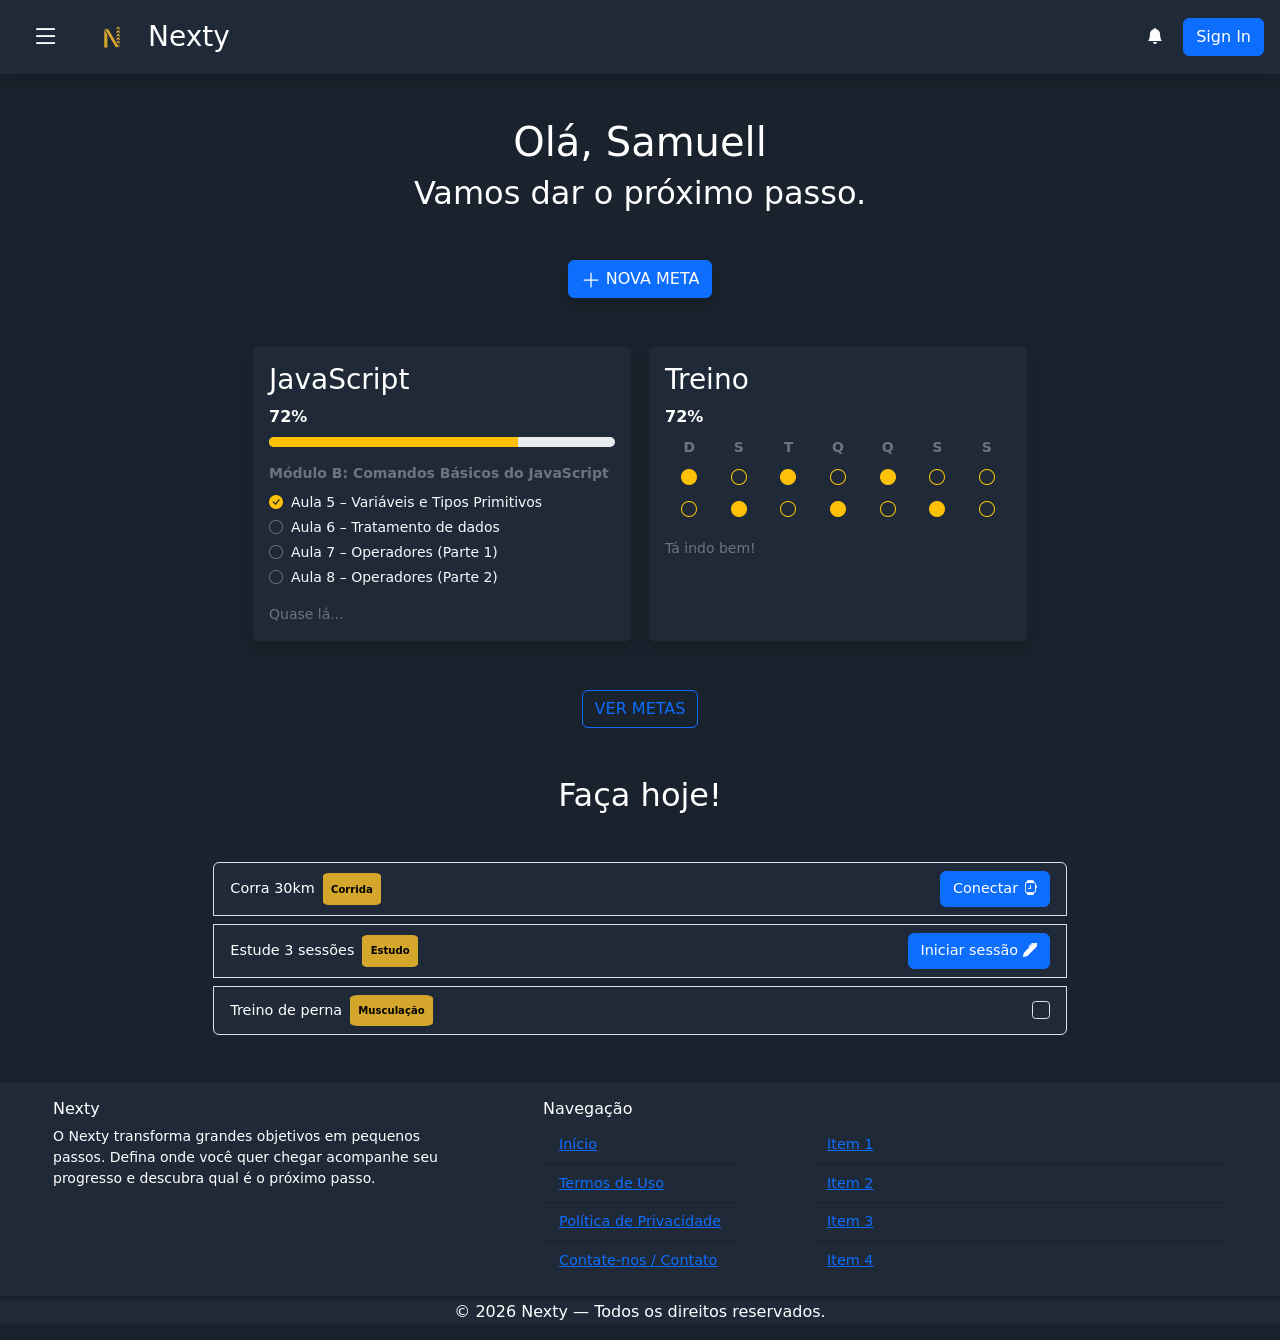
==== index.html @ 144db2ed "Menu lateral atualizado" ====
<!DOCTYPE html>
<html lang="en">
<head>
    <meta charset="UTF-8">
    <meta name="viewport" content="width=device-width, initial-scale=1.0">
    <title>Nexty</title>
    <link href="https://cdn.jsdelivr.net/npm/bootstrap@5.3.8/dist/css/bootstrap.min.css" rel="stylesheet" integrity="sha384-sRIl4kxILFvY47J16cr9ZwB07vP4J8+LH7qKQnuqkuIAvNWLzeN8tE5YBujZqJLB" crossorigin="anonymous">
    <link rel="stylesheet" href="https://cdn.jsdelivr.net/npm/bootstrap-icons@1.13.1/font/bootstrap-icons.min.css">
    <link href="https://cdn.jsdelivr.net/npm/bootstrap@5.3.3/dist/css/bootstrap.min.css" rel="stylesheet">
    <link rel="stylesheet" href="style.css">
</head>
<body>
    <div class="container-fluid d-flex justify-content-between align-items-center flex-nowrap p-3 fixed-top shadow" id="navbaba">
        <div class="d-flex gap-3">
            <div>
                <button data-bs-toggle="offcanvas" data-bs-target="#meuMenu" class="btn border-0 bg-transparent aa p-0"><i class="bi bi-list p-3 fs-3 inter"></i></button>
            </div>

            <div class="d-flex align-items-center gap-3 flex-nowrap">
                <img src="logo-n-setas-minimo.svg" alt="" style="width: 40px;">
                <h3 class="mb-0">Nexty</h3>
            </div>
        </div>


        <div class="d-flex align-items-center gap-2 flex-nowrap">
            <button class="btn border-0 bg-transparent">
                <i class="bi bi-bell-fill" style="color: white;"></i>
            </button>

            <a href="" class="btn btn-primary">
                Sign In
            </a>
        </div>

</div>
    <div class="text-center mt-5">
        <h1>
            Olá, Samuell
        </h1>
        <h2>
            Vamos dar o próximo passo.
        </h2>
    </div>
    <div class="text-center mt-5">
        <a href="" class="btn btn-primary shadow">
           <svg xmlns="http://www.w3.org/2000/svg" style="color: white;" width="20" height="20" fill="currentColor" class="bi bi-plus-lg" viewBox="0 0 16 16">
        <path fill-rule="evenodd" d="M8 2a.5.5 0 0 1 .5.5v5h5a.5.5 0 0 1 0 1h-5v5a.5.5 0 0 1-1 0v-5h-5a.5.5 0 0 1 0-1h5v-5A.5.5 0 0 1 8 2"/>
        </svg> NOVA META
        </a>
    </div>

    <div class="container">
        <div class="row d-flex justify-content-center gap-3">
           <div class="card shadow col-12 col-md-6 col-lg-4 p-3 mt-5 cardd">
    <h3>JavaScript</h3>
    <p class="fw-bold mb-2">72%</p>

    <div class="progress mb-3" style="height: 10px;" role="progressbar" aria-label="Progresso de JavaScript" aria-valuenow="72" aria-valuemin="0" aria-valuemax="100">
        <div class="progress-bar bg-warning" style="width: 72%"></div>
    </div>

    <div class="fw-semibold text-secondary small mb-2">
        Módulo B: Comandos Básicos do JavaScript
    </div>

    <div class="d-flex flex-column gap-1 small mb-3">
        <div class="d-flex align-items-center gap-2 text-warning">
            <i class="bi bi-check-circle-fill"></i>
            <span class="text-light text-truncate">Aula 5 – Variáveis e Tipos Primitivos</span>
        </div>
        <div class="d-flex align-items-center gap-2 text-secondary">
            <i class="bi bi-circle"></i>
            <span class="text-light text-truncate">Aula 6 – Tratamento de dados</span>
        </div>
        <div class="d-flex align-items-center gap-2 text-secondary">
            <i class="bi bi-circle"></i>
            <span class="text-light text-truncate">Aula 7 – Operadores (Parte 1)</span>
        </div>
        <div class="d-flex align-items-center gap-2 text-secondary">
            <i class="bi bi-circle"></i>
            <span class="text-light text-truncate">Aula 8 – Operadores (Parte 2)</span>
        </div>
    </div>

    <p class="text-secondary small mb-0">Quase lá...</p>
</div>
        
<div class="card shadow col-12 col-md-6 col-lg-4 p-3 mt-5 cardd">
    <h3>Treino</h3>
    <p class="fw-bold mb-2">72%</p>
    
    <div class="mb-3">

        <div class="d-flex justify-content-between text-center text-secondary small fw-semibold mb-2">
            <span style="width: 14%;">D</span>
            <span style="width: 14%;">S</span>
            <span style="width: 14%;">T</span>
            <span style="width: 14%;">Q</span>
            <span style="width: 14%;">Q</span>
            <span style="width: 14%;">S</span>
            <span style="width: 14%;">S</span>
        </div>

        <div class="d-flex justify-content-between text-center text-warning mb-2">
            <span style="width: 14%;"><i class="bi bi-circle-fill"></i></span>
            <span style="width: 14%;"><i class="bi bi-circle"></i></span>
            <span style="width: 14%;"><i class="bi bi-circle-fill"></i></span>
            <span style="width: 14%;"><i class="bi bi-circle"></i></span>
            <span style="width: 14%;"><i class="bi bi-circle-fill"></i></span>
            <span style="width: 14%;"><i class="bi bi-circle"></i></span>
            <span style="width: 14%;"><i class="bi bi-circle"></i></span>
        </div>

        <div class="d-flex justify-content-between text-center text-warning">
            <span style="width: 14%;"><i class="bi bi-circle"></i></span>
            <span style="width: 14%;"><i class="bi bi-circle-fill"></i></span>
            <span style="width: 14%;"><i class="bi bi-circle"></i></span>
            <span style="width: 14%;"><i class="bi bi-circle-fill"></i></span>
            <span style="width: 14%;"><i class="bi bi-circle"></i></span>
            <span style="width: 14%;"><i class="bi bi-circle-fill"></i></span>
            <span style="width: 14%;"><i class="bi bi-circle"></i></span>
        </div>
    </div>
    
    <p class="text-secondary small mb-0">Tá indo bem!</p>
</div>
        </div>
    </div>
</div>
    <div class="text-center mt-5 mb-5">
        <a href="" class="btn btn-outline-primary">
            VER METAS
        </a>
    </div>

    <h2 class="text-center">Faça hoje!</h2>

    <div class="d-flex justify-content-center mt-5 mb-5 col-12">
         <ul class="list-group col-8 gap-2">
            <li class="list-group-item d-flex align-items-center diario border gap-2 cardd">
                Corra 30km <div class="categoria me-auto fw-bold" style="background-color: #D4A72C; color: white;">Corrida</div>
                <span class="ms-auto btn btn-primary botao">Conectar <i class="bi bi-smartwatch"></i></span>
            </li>
             <li class=" list-group-item d-flex justify-content-between align-items-center diario border gap-2 cardd">
                Estude 3 sessões <div class="categoria me-auto fw-bold" style="background-color: #D4A72C; color: white">Estudo</div>
                <span class="ms-auto btn btn-primary botao">Iniciar sessão <i class="bi bi-pen-fill"></i></span>
            </li>
            <li class="list-group-item d-flex justify-content-between align-items-center diario border gap-2 cardd">
                Treino de perna <div class="categoria me-auto fw-bold" style="background-color: #D4A72C; color: white;">Musculação</div>
                <input class="form-check-input m-0 p-2" style="background-color: #1F2937;" type="checkbox" value="" id="minhaCheckbox">
            </li>
        </ul>
    </div>


    <footer class="mt-5 mb-1 p-3 rodape">
        <div class="d-flex mx-auto">
            <span class="col-4 mx-auto">
                <h6>Nexty</h6>
                    <p class="descricao">
                        O Nexty transforma grandes objetivos em pequenos passos. Defina onde você quer chegar acompanhe seu progresso e descubra qual é o próximo passo.
                    </p>
            </span>
            <span class="mx-auto">
                <h6>Navegação</h6>
                <ul class="list-group list-group-flush">
                    <li class="list-group-item diario"><a href="">Início</a></li>
                    <li class="list-group-item diario"><a href="">Termos de Uso</a></li>
                    <li class="list-group-item diario"><a href="">Política de Privacidade</a></li>
                    <li class="list-group-item diario"><a href="">Contate-nos / Contato</a></li>
                </ul>
            </span>
            <span class="col-4 mx-auto">
                <h6><br></h6>
                <ul class="list-group list-group-flush">
                    <li class="list-group-item diario"><a href="">Item 1</a></li>
                    <li class="list-group-item diario"><a href="">Item 2</a></li>
                    <li class="list-group-item diario"><a href="">Item 3</a></li>
                    <li class="list-group-item diario"><a href="">Item 4</a></li>
                </ul>
            </span>
        </div>
    </footer>
    <footer class="rodape">
        <p class="text-center">© 2026 Nexty — Todos os direitos reservados.</p>
    </footer>
    <script src="script.js"></script>

    <div class="offcanvas offcanvas-start" id="meuMenu">

        <button class="btn border-0 bg-transparent col-1 mt-5 ms-auto me-5 d-lg-none" style="color: white;" data-bs-dismiss="offcanvas"><i class="bi bi-x-lg"></i></button>

    </div>

<script src="https://cdn.jsdelivr.net/npm/bootstrap@5.3.3/dist/js/bootstrap.bundle.min.js"></script>
</body>
</html>
---- style.css ----
.calendario {
    display: grid;
    grid-template-columns: repeat(7, 1fr);
    gap: 5px;
}

.calendario i {
    font-size: clamp(8px, 1.5vw, 20px);
}

.descricao {
    font-size: 14px;
    font-weight: 300;
}

body {
    color: white;
    background-color: #1a222d;
    padding-top: 70px;
}

#navbaba {
    background-color: #1F2937;
}

.card {
    color: white;
    background-color: #1F2937;
}

.elemento {
    color: #D4A72C;
}

.elemento2 {
    background-color: #D4A72C;
}

.diario {
    color: white;
    font-size: 0.9rem;
    background-color: #1F2937;
    border-color: #1a222d;
    
}

.rodape {
    background-color: #1F2937;
}

.categoria {
    border-radius: 10%;
    padding: 1%;
    font-size: 70%;
}

.botao {
    font-size: 0.9rem;
}

.cardd {
    transition: 0.2s;
}

.cardd:hover {
    transform: translateY(-3px);
    background-color: #36371f;
}

.inter {
    transition: 0.2s;
}

.inter:hover {
    transform: translateY(-3px);
    color: #D4A72C;
}

.aa {
    color: white;
}

.offcanvas.offcanvas-start {
    transition: transform 0.3s ease-in-out !important;
  }

.offcanvas-backdrop.fade {
    transition: opacity 0.3s linear !important;
}

#meuMenu {
    background-color: #1a222d;
}
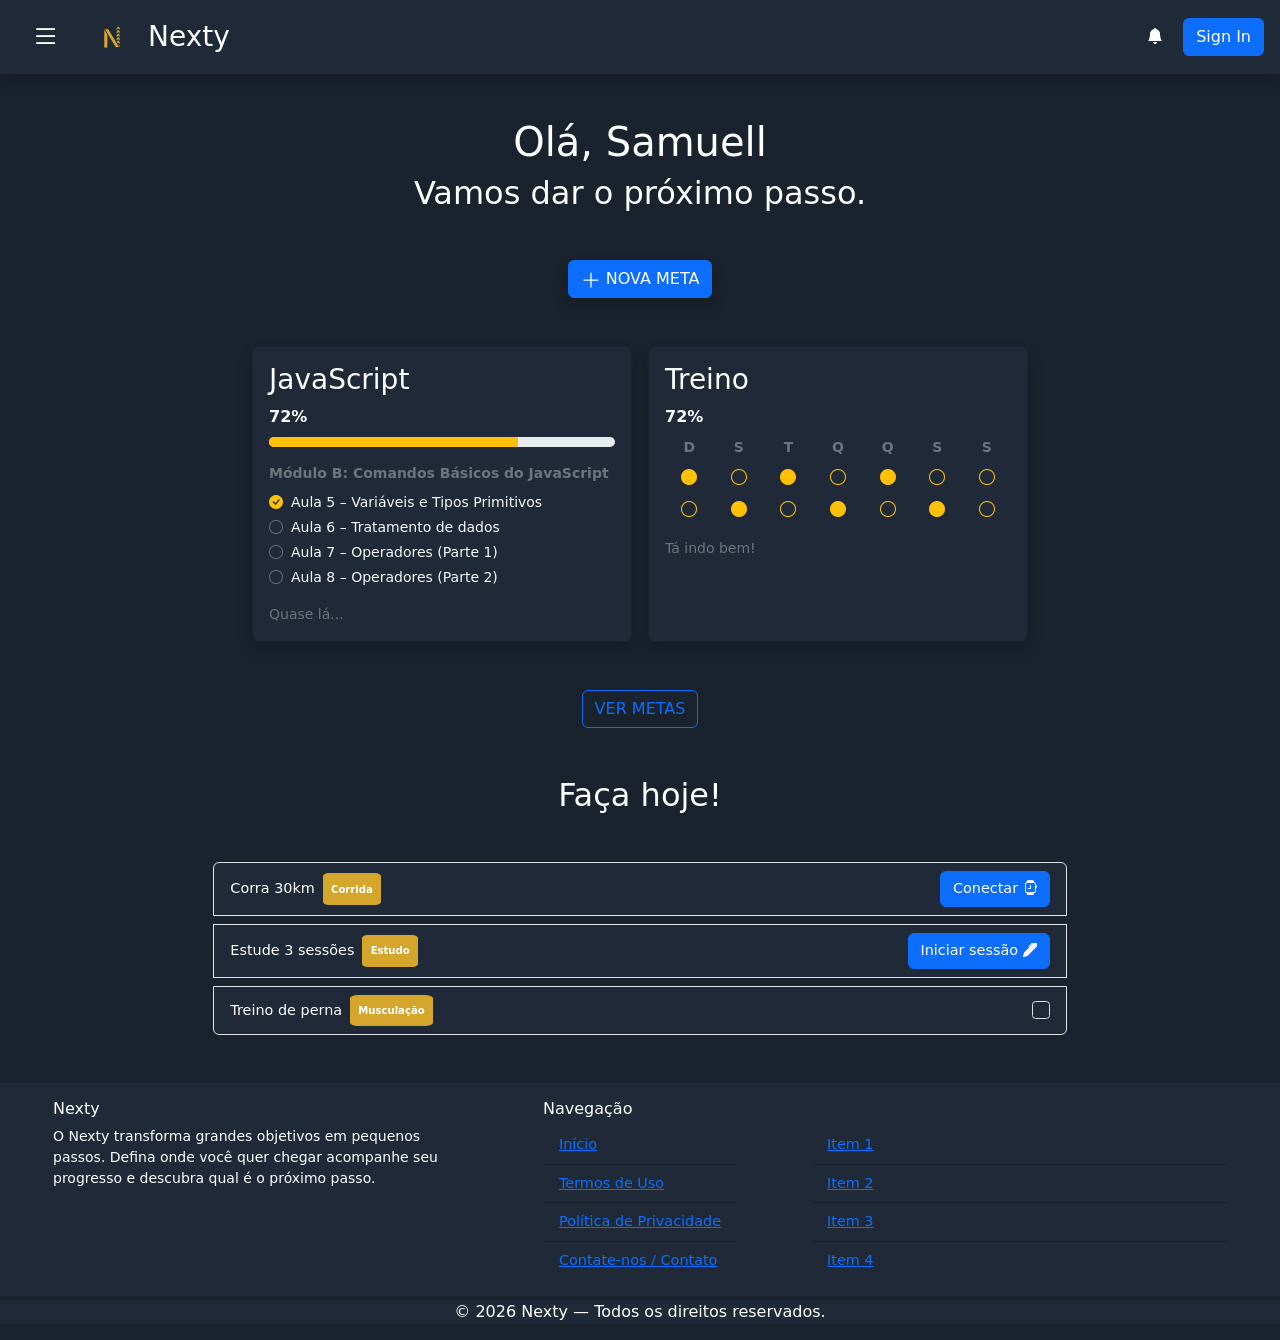
==== commit 0ba8eb32: "Update index.html" ====
--- a/index.html
+++ b/index.html
@@ -1,5 +1,5 @@
 <!DOCTYPE html>
-<html lang="en">
+<html lang="pt-br">
 <head>
     <meta charset="UTF-8">
     <meta name="viewport" content="width=device-width, initial-scale=1.0">
@@ -8,6 +8,7 @@
     <link rel="stylesheet" href="https://cdn.jsdelivr.net/npm/bootstrap-icons@1.13.1/font/bootstrap-icons.min.css">
     <link href="https://cdn.jsdelivr.net/npm/bootstrap@5.3.3/dist/css/bootstrap.min.css" rel="stylesheet">
     <link rel="stylesheet" href="style.css">
+    <link rel="icon" type="image/svg" href="logo-n-setas-minimo.svg">
 </head>
 <body>
     <div class="container-fluid d-flex justify-content-between align-items-center flex-nowrap p-3 fixed-top shadow" id="navbaba">
@@ -188,9 +189,29 @@
     <script src="script.js"></script>
 
     <div class="offcanvas offcanvas-start" id="meuMenu">
-
-        <button class="btn border-0 bg-transparent col-1 mt-5 ms-auto me-5 d-lg-none" style="color: white;" data-bs-dismiss="offcanvas"><i class="bi bi-x-lg"></i></button>
-
+        
+        
+        <div class="d-flex border-bottom border-secondary pb-4">
+            <div class="d-flex gap-3 ms-5 mt-4 align-items-center">
+                <img src="logo-n-setas-minimo.svg" alt="" style="width: 40px;">
+                <h3 style="color: white;">Nexty</h3>
+            </div>
+                <button class="btn border-0 bg-transparent col-1 mt-4 me-5 ms-auto" style="color: white;" data-bs-dismiss="offcanvas"><i class="bi bi-x-lg"></i></button>
+            </div>
+        <div>
+            <ul class="list-group list-group-flush ms-3 me-3 mt-3 fw-bold">
+                <li class="list-group-item ll border-secondary"><a href="" class="nav-link text-white text-decoration-none"><i class="bi bi-house"></i> Início</a></li>
+                <li class="list-group-item ll border-secondary"><a href="" class="nav-link text-white text-decoration-none"><i class="bi bi-arrow-up-circle"></i> Metas</a></li>
+                <li class="list-group-item ll border-secondary"><a href="" class="nav-link text-white text-decoration-none"><i class="bi bi-calendar-check"></i> Faça hoje</a></li>
+            </ul>
+        </div>
+        <div class="border-top border-secondary mt-auto mb-3">
+            <ul class="list-group list-group-flush ms-3 me-3 mt-3 fw-bold">
+                <li class="list-group-item ll border-secondary"><a href="" class="nav-link text-white text-decoration-none"><i class="bi bi-person-fill"></i> Perfil</a></li>
+                <li class="list-group-item ll border-secondary"><a href="" class="nav-link text-white text-decoration-none"><i class="bi bi-gear"></i> Configurações</a></li>
+        </div>
+        
+        
     </div>
 
 <script src="https://cdn.jsdelivr.net/npm/bootstrap@5.3.3/dist/js/bootstrap.bundle.min.js"></script>
--- a/style.css
+++ b/style.css
@@ -91,4 +91,9 @@
 
 #meuMenu {
     background-color: #1a222d;
+}
+
+.ll {
+    background-color: #1a222d;
+    color: #adb5bd;
 }
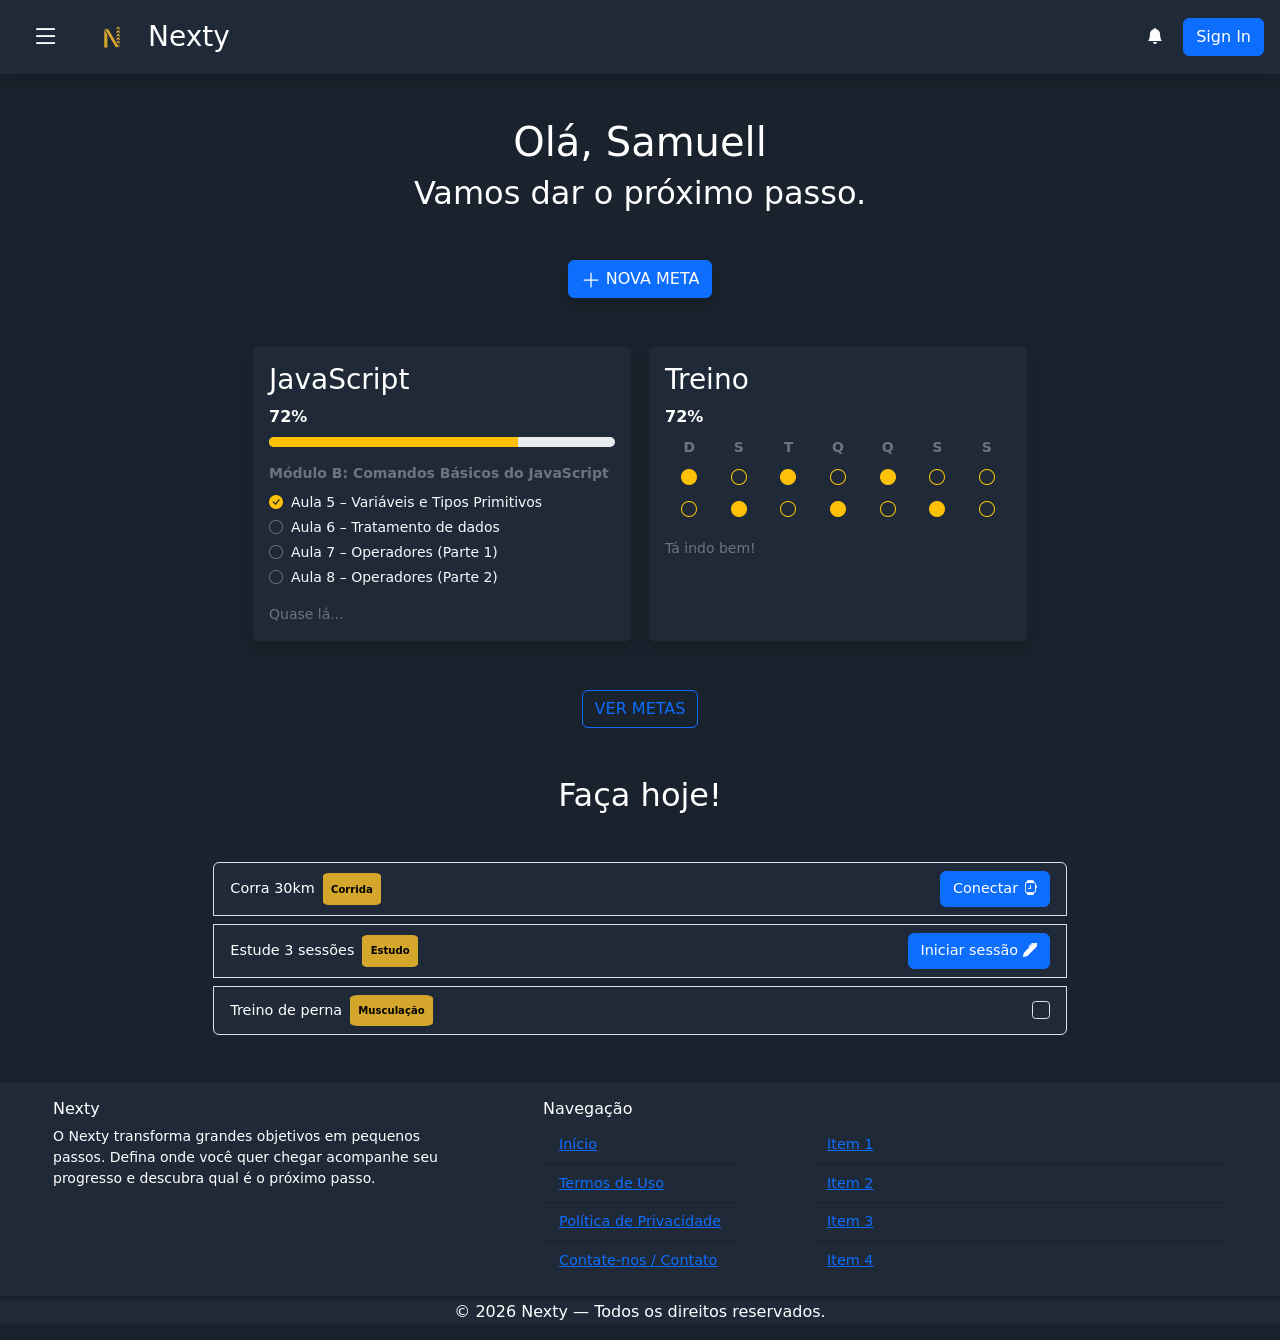
==== commit 1eb3c83b: "Update index.html" ====
--- a/index.html
+++ b/index.html
@@ -1,5 +1,5 @@
 <!DOCTYPE html>
-<html lang="pt-br">
+<html lang="en">
 <head>
     <meta charset="UTF-8">
     <meta name="viewport" content="width=device-width, initial-scale=1.0">
